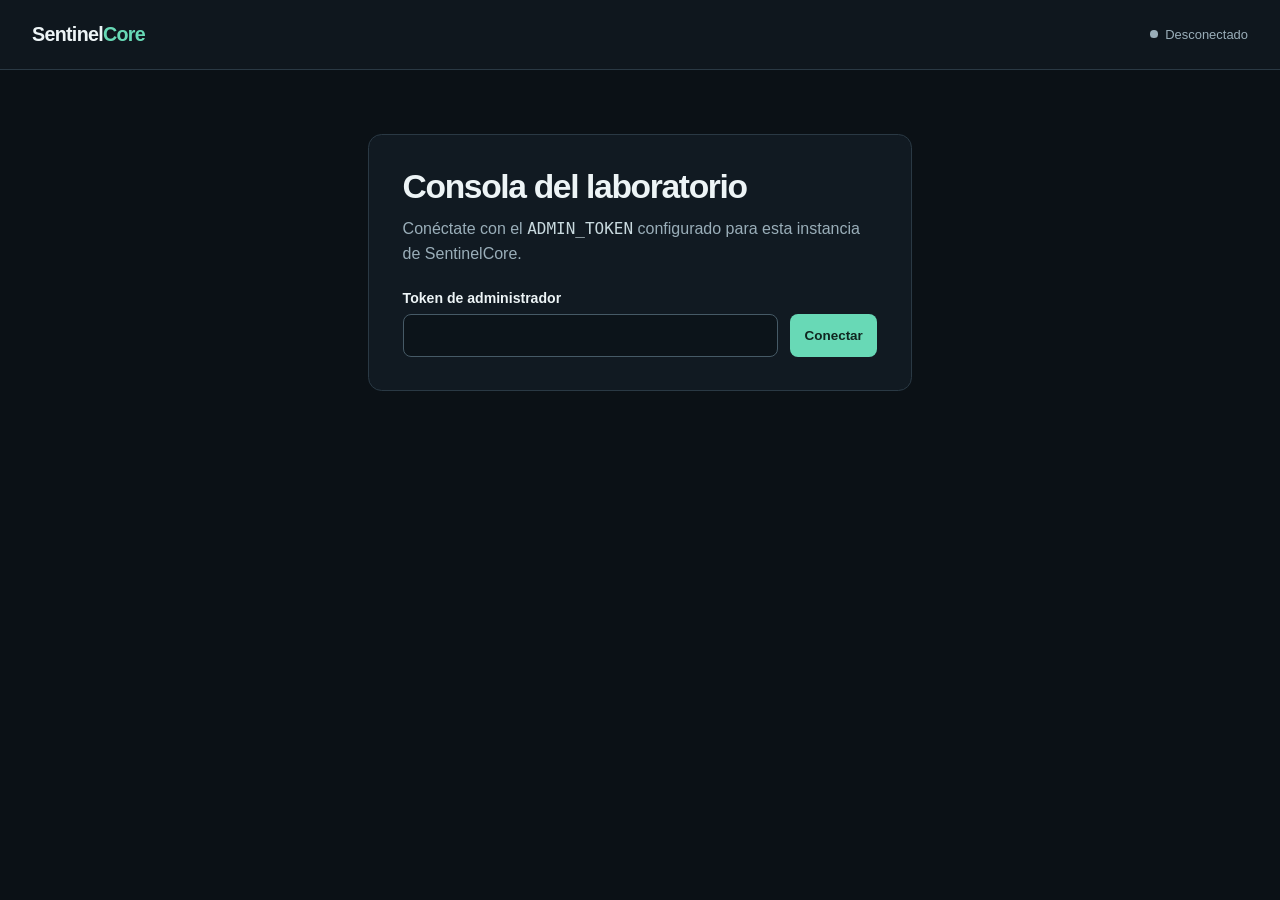
==== frontend/index.html @ 049d7612 "Inicia el prototipo SentinelCore" ====
<!doctype html>
<html lang="es">
  <head>
    <meta charset="utf-8">
    <meta name="viewport" content="width=device-width, initial-scale=1">
    <meta name="color-scheme" content="dark">
    <title>SentinelCore | Consola del laboratorio</title>
    <link rel="stylesheet" href="./dashboard.css">
    <script src="./dashboard.js" defer></script>
  </head>
  <body>
    <header class="topbar">
      <div class="shell topbar-inner">
        <a class="brand" href="./">Sentinel<span>Core</span></a>
        <div class="connection">
          <span id="connection-state" class="connection-state" data-state="offline">Desconectado</span>
          <button id="disconnect" class="button button-secondary" type="button" hidden>Desconectar</button>
        </div>
      </div>
    </header>

    <main class="shell main">
      <section id="access" class="panel access" aria-labelledby="access-title">
        <h1 id="access-title">Consola del laboratorio</h1>
        <p>Conéctate con el <code>ADMIN_TOKEN</code> configurado para esta instancia de SentinelCore.</p>
        <form id="connect-form" method="post">
          <label for="token">Token de administrador</label>
          <div class="form-actions">
            <input id="token" name="token" type="password" required autocomplete="off" spellcheck="false" aria-describedby="connect-error">
            <button id="connect" class="button button-primary" type="submit">Conectar</button>
          </div>
          <p id="connect-error" class="error" role="alert" hidden></p>
        </form>
      </section>

      <section id="workspace" aria-labelledby="workspace-title" hidden>
        <div class="workspace-heading">
          <div>
            <h1 id="workspace-title" tabindex="-1">Consola del laboratorio</h1>
            <p class="last-update">Última actualización <time id="updated">—</time></p>
          </div>
          <button id="refresh" class="button button-secondary" type="button">Actualizar</button>
        </div>
        <p id="refresh-error" class="error banner" role="alert" hidden></p>

        <dl class="metrics" aria-label="Métricas del laboratorio">
          <div class="panel metric"><dt>Eventos</dt><dd id="metric-events">—</dd></div>
          <div class="panel metric"><dt>Incidentes</dt><dd id="metric-incidents">—</dd></div>
          <div class="panel metric"><dt>Alertas</dt><dd id="metric-alerts">—</dd></div>
          <div class="panel metric"><dt>Bloqueos verificados</dt><dd id="metric-verified-blocks">—</dd></div>
        </dl>

        <div class="workspace-grid">
          <section class="panel incidents" aria-labelledby="incidents-title">
            <div class="panel-heading">
              <h2 id="incidents-title">Incidentes</h2>
              <span id="incident-count" class="hint"></span>
            </div>
            <p id="incident-empty" class="empty">Todavía no se han registrado incidentes.</p>
            <div id="incident-table" class="table-scroll" hidden>
              <table aria-label="Incidentes registrados">
                <thead><tr><th scope="col">Incidente</th><th scope="col">Origen</th><th scope="col">Riesgo</th><th scope="col">Fallos</th></tr></thead>
                <tbody id="incident-rows"></tbody>
              </table>
            </div>
          </section>

          <section class="panel evidence" aria-labelledby="evidence-title">
            <div class="panel-heading"><h2 id="evidence-title" tabindex="-1">Evidencia del incidente</h2></div>
            <p id="evidence-state" class="empty" role="status">Selecciona un incidente para consultar sus eventos.</p>
            <div id="evidence-content" class="evidence-content" hidden></div>
          </section>
        </div>
      </section>
    </main>
  </body>
</html>
---- frontend/dashboard.css ----
:root {
  color-scheme: dark;
  font-family: Inter, "Segoe UI", sans-serif;
  background: #0b1116;
  color: #edf4f6;
  --surface: #111a22;
  --border: #2a3944;
  --muted: #9aaeb9;
  --accent: #68d9b6;
  --danger: #ffb3b1;
}

* { box-sizing: border-box; }
[hidden] { display: none !important; }
body { margin: 0; }
button, input { font: inherit; }
h1, h2, p, dl { margin: 0; }
h1 { font-size: clamp(1.55rem, 3vw, 2.1rem); letter-spacing: -.04em; }
h2 { font-size: 1.05rem; letter-spacing: -.015em; }
code, time, .mono { font-family: "IBM Plex Mono", Consolas, monospace; }

:focus-visible {
  outline: 2px solid var(--accent);
  outline-offset: 4px;
}

.shell { width: min(76rem, 100% - 2rem); margin: auto; }
.topbar { background: #0f171e; border-bottom: 1px solid var(--border); }
.topbar-inner { min-height: 4.3rem; display: flex; justify-content: space-between; align-items: center; gap: .75rem; }
.brand { font-size: 1.23rem; color: inherit; font-weight: 720; text-decoration: none; letter-spacing: -.035em; }
.brand span { color: var(--accent); }
.connection, .form-actions { display: flex; align-items: center; gap: .75rem; }
.connection-state { color: var(--muted); font-size: .81rem; white-space: nowrap; }
.connection-state::before { content: ""; display: inline-block; width: .48rem; height: .48rem; background: currentColor; border-radius: 50%; margin-right: .45rem; vertical-align: .06em; }
.connection-state[data-state="online"] { color: var(--accent); }
.connection-state[data-state="error"] { color: var(--danger); }

.main { padding: clamp(1.5rem, 5vw, 3rem) 0 3rem; }
.panel { background: var(--surface); border: 1px solid var(--border); border-radius: .85rem; }
.access { width: min(100%, 34rem); margin: 1rem auto; padding: clamp(1rem, 4vw, 2.1rem); }
.access > p { margin: .65rem 0 1.45rem; color: var(--muted); line-height: 1.55; }
.access code { color: #c9dadf; }
label { display: block; font-size: .88rem; font-weight: 640; margin-bottom: .55rem; }
input { background: #0c141a; color: inherit; border: 1px solid #465a66; border-radius: .5rem; min-height: 2.65rem; min-width: 0; padding: .5rem .75rem; flex: 1; }
.button { min-height: 2.4rem; border-radius: .5rem; font-weight: 650; font-size: .84rem; padding: .45rem .85rem; cursor: pointer; }
.button:disabled { opacity: .6; cursor: wait; }
.button-primary { min-height: 2.65rem; background: var(--accent); color: #102620; border: 1px solid transparent; }
.button-primary:hover { background: #8be7c9; }
.button-secondary { border: 1px solid #465a66; background: #15242d; color: inherit; }
.button-secondary:hover { background: #203540; }
.error { color: var(--danger); margin-top: .75rem; line-height: 1.45; }
.banner { padding: .7rem 1rem; background: #2a1a1e; border: 1px solid #613d45; border-radius: .5rem; margin-bottom: 1rem; }

.workspace-heading, .panel-heading { display: flex; align-items: center; justify-content: space-between; gap: .75rem; }
.workspace-heading { margin-bottom: 1.35rem; }
.last-update, .hint { font-size: .82rem; color: var(--muted); }
.last-update { margin-top: .45rem; }
.metrics { display: grid; grid-template-columns: repeat(4, minmax(0, 1fr)); gap: .85rem; margin-bottom: 1rem; }
.metric { padding: 1rem 1.15rem; }
.metric dt { color: var(--muted); font-size: .84rem; }
.metric dd { margin: .45rem 0 0; font-size: clamp(1.5rem, 4vw, 2rem); font-weight: 680; font-variant-numeric: tabular-nums; }

.workspace-grid { display: grid; grid-template-columns: 1.05fr 1fr; gap: 1rem; align-items: start; }
.workspace-grid > section { min-width: 0; }
.panel-heading { min-height: 3.55rem; padding: .75rem 1rem; border-bottom: 1px solid var(--border); }
.empty { padding: 1rem; color: var(--muted); line-height: 1.45; font-size: .9rem; }
.table-scroll { overflow: auto; max-height: 31rem; padding: 0 .3rem; }
table { width: 100%; border-collapse: collapse; color: inherit; font-size: .87rem; }
th, td { text-align: left; white-space: nowrap; padding: .75rem .65rem; border-bottom: 1px solid var(--border); }
th { position: sticky; top: 0; background: var(--surface); font-size: .73rem; color: var(--muted); font-weight: 650; }
tbody tr:last-child td { border-bottom: 0; }
tbody tr.selected { background: #173129; }
.incident-link { background: transparent; border: 0; color: var(--accent); padding: 0; cursor: pointer; text-align: left; text-decoration: underline; text-underline-offset: .18em; }
.badge { display: inline-block; padding: .16rem .42rem; border-radius: .35rem; background: #253b46; color: #d6e5eb; font-size: .76rem; font-weight: 650; }
.badge[data-risk="medium"] { color: #ffe098; background: #453a21; }
.badge[data-risk="high"] { color: var(--danger); background: #462727; }
.badge[data-risk="low"] { color: #b0f1d5; background: #23443b; }

.evidence-content { padding: 1rem; overflow-wrap: anywhere; }
.evidence-name { display: flex; align-items: center; gap: .65rem; margin-bottom: .7rem; font-size: 1rem; }
.evidence-facts { display: grid; grid-template-columns: max-content minmax(0, 1fr); gap: .45rem .8rem; font-size: .85rem; }
.evidence-facts dt { color: var(--muted); }
.evidence-facts dd { margin: 0; }
.evidence-events-title { margin: 1.2rem 0 .45rem; font-size: .9rem; }
.event-list { list-style: none; margin: 0; padding: 0; }
.event-list li { padding: .55rem 0; border-top: 1px solid var(--border); font-size: .82rem; }
.event-user { display: block; margin-top: .2rem; }
.event-list time { display: block; color: var(--muted); margin-top: .2rem; font-size: .73rem; }

@media (max-width: 53rem) {
  .workspace-grid { grid-template-columns: 1fr; }
}

@media (max-width: 36rem) {
  .metrics { grid-template-columns: repeat(2, minmax(0, 1fr)); }
  .connection { gap: .45rem; }
  .connection-state { font-size: .72rem; }
  .workspace-heading { align-items: flex-start; }
  .evidence-facts { grid-template-columns: minmax(5rem, max-content) minmax(0, 1fr); }
}
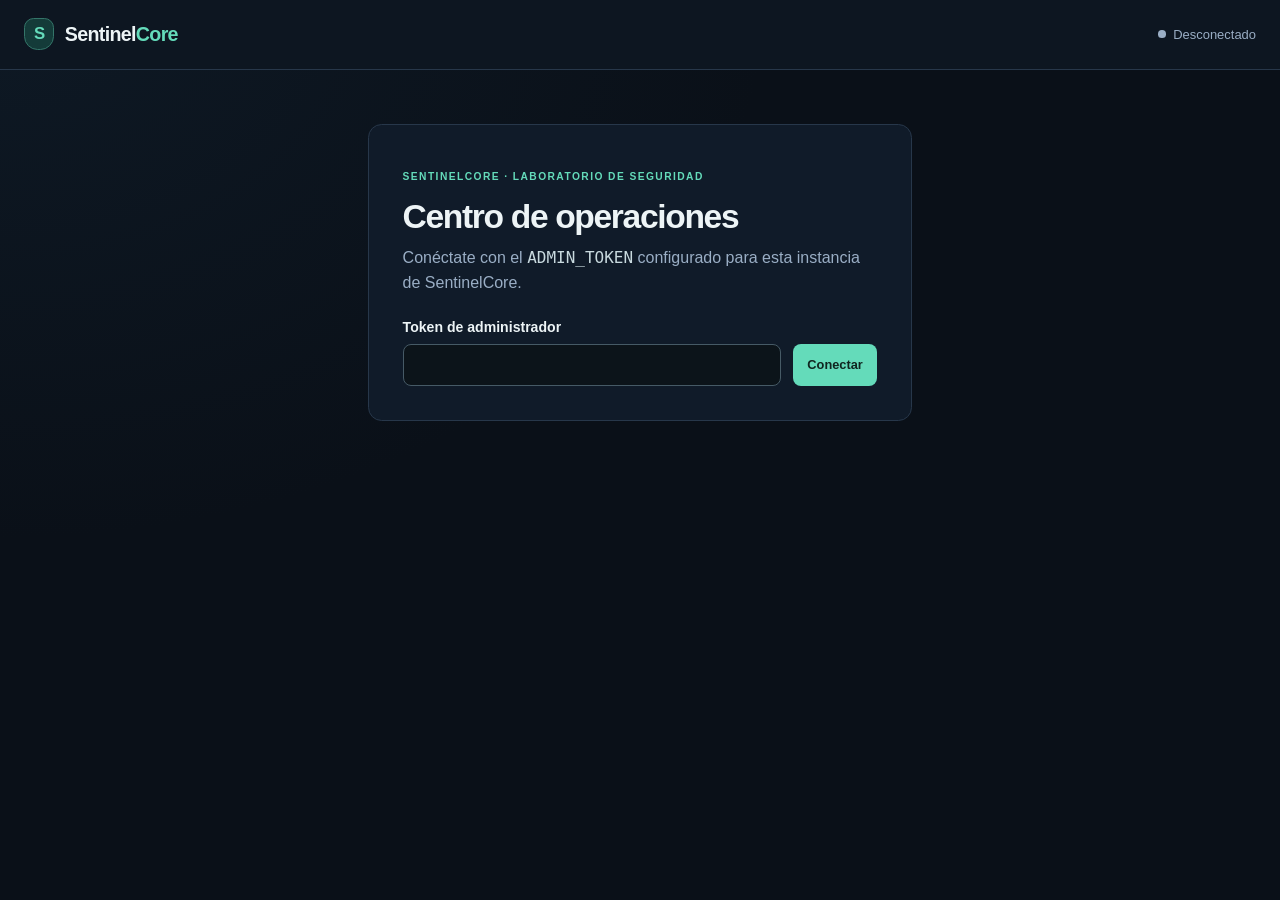
==== commit b5dbbde3: "Completa demo LAN con contencion verificada y password spraying" ====
--- a/frontend/index.html
+++ b/frontend/index.html
@@ -4,14 +4,14 @@
     <meta charset="utf-8">
     <meta name="viewport" content="width=device-width, initial-scale=1">
     <meta name="color-scheme" content="dark">
-    <title>SentinelCore | Consola del laboratorio</title>
+    <title>SentinelCore | Centro de operaciones</title>
     <link rel="stylesheet" href="./dashboard.css">
     <script src="./dashboard.js" defer></script>
   </head>
   <body>
     <header class="topbar">
       <div class="shell topbar-inner">
-        <a class="brand" href="./">Sentinel<span>Core</span></a>
+        <a class="brand" href="./"><span class="brand-mark" aria-hidden="true">S</span>Sentinel<span>Core</span></a>
         <div class="connection">
           <span id="connection-state" class="connection-state" data-state="offline">Desconectado</span>
           <button id="disconnect" class="button button-secondary" type="button" hidden>Desconectar</button>
@@ -21,7 +21,8 @@
 
     <main class="shell main">
       <section id="access" class="panel access" aria-labelledby="access-title">
-        <h1 id="access-title">Consola del laboratorio</h1>
+        <p class="eyebrow">SENTINELCORE · LABORATORIO DE SEGURIDAD</p>
+        <h1 id="access-title">Centro de operaciones</h1>
         <p>Conéctate con el <code>ADMIN_TOKEN</code> configurado para esta instancia de SentinelCore.</p>
         <form id="connect-form" method="post">
           <label for="token">Token de administrador</label>
@@ -36,10 +37,14 @@
       <section id="workspace" aria-labelledby="workspace-title" hidden>
         <div class="workspace-heading">
           <div>
-            <h1 id="workspace-title" tabindex="-1">Consola del laboratorio</h1>
-            <p class="last-update">Última actualización <time id="updated">—</time></p>
+            <p class="eyebrow">LABORATORIO DE SEGURIDAD</p>
+            <h1 id="workspace-title" tabindex="-1">Centro de operaciones</h1>
+            <p class="last-update">Última actualización <time id="updated">—</time> · Actualización automática cada 8 s</p>
           </div>
-          <button id="refresh" class="button button-secondary" type="button">Actualizar</button>
+          <div class="workspace-actions">
+            <a id="lab-link" class="button button-secondary" href="#" target="_blank" rel="noopener noreferrer">Abrir laboratorio ↗</a>
+            <button id="refresh" class="button button-secondary" type="button">Actualizar</button>
+          </div>
         </div>
         <p id="refresh-error" class="error banner" role="alert" hidden></p>
 
@@ -48,7 +53,16 @@
           <div class="panel metric"><dt>Incidentes</dt><dd id="metric-incidents">—</dd></div>
           <div class="panel metric"><dt>Alertas</dt><dd id="metric-alerts">—</dd></div>
           <div class="panel metric"><dt>Bloqueos verificados</dt><dd id="metric-verified-blocks">—</dd></div>
+          <div class="panel metric"><dt>Bloqueos activos</dt><dd id="metric-active-blocks">—</dd></div>
+          <div class="panel metric"><dt>Accesos restaurados</dt><dd id="metric-restored-access">—</dd></div>
         </dl>
+
+        <section class="system-strip" aria-label="Configuración activa">
+          <div><span class="system-label">Análisis</span><strong id="system-analysis">Consultando…</strong></div>
+          <div><span class="system-label">Contención automática</span><strong id="system-containment">—</strong></div>
+          <div><span class="system-label">Regla de riesgo alto</span><strong id="system-rule">—</strong></div>
+          <div><span class="system-label">Duración del bloqueo</span><strong id="system-duration">—</strong></div>
+        </section>
 
         <div class="workspace-grid">
           <section class="panel incidents" aria-labelledby="incidents-title">
@@ -59,7 +73,7 @@
             <p id="incident-empty" class="empty">Todavía no se han registrado incidentes.</p>
             <div id="incident-table" class="table-scroll" hidden>
               <table aria-label="Incidentes registrados">
-                <thead><tr><th scope="col">Incidente</th><th scope="col">Origen</th><th scope="col">Riesgo</th><th scope="col">Fallos</th></tr></thead>
+                <thead><tr><th scope="col">Incidente / origen</th><th scope="col">Riesgo</th><th scope="col">Estado</th><th scope="col">Último evento</th></tr></thead>
                 <tbody id="incident-rows"></tbody>
               </table>
             </div>
@@ -71,6 +85,32 @@
             <div id="evidence-content" class="evidence-content" hidden></div>
           </section>
         </div>
+
+        <section class="panel blocks" aria-labelledby="blocks-title">
+          <div class="panel-heading"><h2 id="blocks-title">Contención y recuperación</h2><span id="blocks-count" class="hint"></span></div>
+          <p class="panel-intro">Un bloqueo queda verificado cuando el servicio confirma el rechazo. La restauración se confirma al comprobar de nuevo el acceso.</p>
+          <p id="block-feedback" class="feedback" role="status" hidden></p>
+          <div id="release-confirmation" class="release-confirmation" hidden>
+            <p id="release-prompt"></p>
+            <div class="workspace-actions">
+              <button id="confirm-release" class="button button-primary" type="button">Confirmar restauración</button>
+              <button id="cancel-release" class="button button-secondary" type="button">Cancelar</button>
+            </div>
+          </div>
+          <p id="blocks-empty" class="empty">Todavía no se han aplicado bloqueos.</p>
+          <div id="blocks-table" class="table-scroll" hidden>
+            <table aria-label="Historial de bloqueos y restauraciones">
+              <thead><tr><th scope="col">Origen / servicio</th><th scope="col">Estado</th><th scope="col">Vencimiento</th><th scope="col">Comprobación</th><th scope="col">Acción</th></tr></thead>
+              <tbody id="block-rows"></tbody>
+            </table>
+          </div>
+        </section>
+
+        <section class="panel audit" aria-labelledby="audit-title">
+          <div class="panel-heading"><h2 id="audit-title">Actividad y auditoría</h2><span id="audit-count" class="hint"></span></div>
+          <p id="audit-empty" class="empty">Las decisiones y acciones aparecerán aquí.</p>
+          <ol id="audit-list" class="audit-list"></ol>
+        </section>
       </section>
     </main>
   </body>
--- a/frontend/dashboard.css
+++ b/frontend/dashboard.css
@@ -1,18 +1,18 @@
 :root {
   color-scheme: dark;
   font-family: Inter, "Segoe UI", sans-serif;
-  background: #0b1116;
+  background: #0a1018;
   color: #edf4f6;
-  --surface: #111a22;
-  --border: #2a3944;
-  --muted: #9aaeb9;
-  --accent: #68d9b6;
+  --surface: #101b29;
+  --border: #27374a;
+  --muted: #9aaec5;
+  --accent: #64dbba;
   --danger: #ffb3b1;
 }
 
 * { box-sizing: border-box; }
 [hidden] { display: none !important; }
-body { margin: 0; }
+body { margin: 0; background: radial-gradient(ellipse at 0 0, #162b3e55, transparent 48rem); min-height: 100vh; }
 button, input { font: inherit; }
 h1, h2, p, dl { margin: 0; }
 h1 { font-size: clamp(1.55rem, 3vw, 2.1rem); letter-spacing: -.04em; }
@@ -24,25 +24,28 @@
   outline-offset: 4px;
 }
 
-.shell { width: min(76rem, 100% - 2rem); margin: auto; }
-.topbar { background: #0f171e; border-bottom: 1px solid var(--border); }
+.shell { width: min(94rem, 100% - 3rem); margin: auto; }
+.topbar { background: #0d1621; border-bottom: 1px solid var(--border); }
 .topbar-inner { min-height: 4.3rem; display: flex; justify-content: space-between; align-items: center; gap: .75rem; }
-.brand { font-size: 1.23rem; color: inherit; font-weight: 720; text-decoration: none; letter-spacing: -.035em; }
+.brand { display: flex; align-items: center; font-size: 1.23rem; color: inherit; font-weight: 720; text-decoration: none; letter-spacing: -.035em; }
 .brand span { color: var(--accent); }
+.brand-mark { display: grid; place-items: center; width: 1.9rem; height: 2rem; margin-right: .65rem; background: #143b39; border: 1px solid #347569; border-radius: .6rem .6rem .85rem .85rem; font-size: 1.05rem; }
 .connection, .form-actions { display: flex; align-items: center; gap: .75rem; }
 .connection-state { color: var(--muted); font-size: .81rem; white-space: nowrap; }
 .connection-state::before { content: ""; display: inline-block; width: .48rem; height: .48rem; background: currentColor; border-radius: 50%; margin-right: .45rem; vertical-align: .06em; }
 .connection-state[data-state="online"] { color: var(--accent); }
 .connection-state[data-state="error"] { color: var(--danger); }
 
-.main { padding: clamp(1.5rem, 5vw, 3rem) 0 3rem; }
+.main { padding: clamp(1.5rem, 3vw, 2.5rem) 0 3rem; }
 .panel { background: var(--surface); border: 1px solid var(--border); border-radius: .85rem; }
 .access { width: min(100%, 34rem); margin: 1rem auto; padding: clamp(1rem, 4vw, 2.1rem); }
+.eyebrow { margin-bottom: .65rem; font-size: .67rem; letter-spacing: .14em; font-weight: 650; color: var(--accent); }
+.access > .eyebrow { color: var(--accent); margin-bottom: .8rem; font-size: .64rem; }
 .access > p { margin: .65rem 0 1.45rem; color: var(--muted); line-height: 1.55; }
 .access code { color: #c9dadf; }
 label { display: block; font-size: .88rem; font-weight: 640; margin-bottom: .55rem; }
 input { background: #0c141a; color: inherit; border: 1px solid #465a66; border-radius: .5rem; min-height: 2.65rem; min-width: 0; padding: .5rem .75rem; flex: 1; }
-.button { min-height: 2.4rem; border-radius: .5rem; font-weight: 650; font-size: .84rem; padding: .45rem .85rem; cursor: pointer; }
+.button { display: inline-flex; align-items: center; justify-content: center; min-height: 2.5rem; border-radius: .5rem; font-weight: 650; font-size: .8rem; padding: .45rem .85rem; cursor: pointer; text-decoration: none; }
 .button:disabled { opacity: .6; cursor: wait; }
 .button-primary { min-height: 2.65rem; background: var(--accent); color: #102620; border: 1px solid transparent; }
 .button-primary:hover { background: #8be7c9; }
@@ -55,19 +58,27 @@
 .workspace-heading { margin-bottom: 1.35rem; }
 .last-update, .hint { font-size: .82rem; color: var(--muted); }
 .last-update { margin-top: .45rem; }
-.metrics { display: grid; grid-template-columns: repeat(4, minmax(0, 1fr)); gap: .85rem; margin-bottom: 1rem; }
-.metric { padding: 1rem 1.15rem; }
+.workspace-actions { display: flex; flex-wrap: wrap; align-items: center; gap: .6rem; }
+.metrics { display: grid; grid-template-columns: repeat(6, minmax(0, 1fr)); gap: .75rem; margin-bottom: 1rem; }
+.metric { padding: 1.1rem; border-top: 2px solid #345675; }
+.metric:nth-child(4), .metric:nth-child(6) { border-top-color: #53a891; }
 .metric dt { color: var(--muted); font-size: .84rem; }
 .metric dd { margin: .45rem 0 0; font-size: clamp(1.5rem, 4vw, 2rem); font-weight: 680; font-variant-numeric: tabular-nums; }
 
-.workspace-grid { display: grid; grid-template-columns: 1.05fr 1fr; gap: 1rem; align-items: start; }
+.system-strip { display: grid; grid-template-columns: 1.2fr 1fr 1.15fr 1fr; gap: 1rem; padding: 1rem 1.2rem; background: #0f1923; border: 1px solid var(--border); border-radius: .7rem; margin-bottom: 1.5rem; }
+.system-label { display: block; color: var(--muted); font-size: .73rem; margin-bottom: .35rem; }
+.system-strip strong { display: block; font-size: .8rem; font-weight: 540; overflow-wrap: anywhere; }
+.workspace-grid { display: grid; grid-template-columns: 1.25fr 1fr; gap: 1rem; align-items: start; }
 .workspace-grid > section { min-width: 0; }
 .panel-heading { min-height: 3.55rem; padding: .75rem 1rem; border-bottom: 1px solid var(--border); }
 .empty { padding: 1rem; color: var(--muted); line-height: 1.45; font-size: .9rem; }
-.table-scroll { overflow: auto; max-height: 31rem; padding: 0 .3rem; }
+.table-scroll { overflow: auto; max-height: 29rem; padding: 0 .3rem; }
 table { width: 100%; border-collapse: collapse; color: inherit; font-size: .87rem; }
 th, td { text-align: left; white-space: nowrap; padding: .75rem .65rem; border-bottom: 1px solid var(--border); }
 th { position: sticky; top: 0; background: var(--surface); font-size: .73rem; color: var(--muted); font-weight: 650; }
+td { font-size: .8rem; }
+.cell-subtitle { display: block; color: var(--muted); font-size: .71rem; margin-top: .3rem; }
+.cell-date { font-size: .71rem; color: var(--muted); }
 tbody tr:last-child td { border-bottom: 0; }
 tbody tr.selected { background: #173129; }
 .incident-link { background: transparent; border: 0; color: var(--accent); padding: 0; cursor: pointer; text-align: left; text-decoration: underline; text-underline-offset: .18em; }
@@ -75,6 +86,9 @@
 .badge[data-risk="medium"] { color: #ffe098; background: #453a21; }
 .badge[data-risk="high"] { color: var(--danger); background: #462727; }
 .badge[data-risk="low"] { color: #b0f1d5; background: #23443b; }
+.status { display: inline-block; font-size: .73rem; color: #c4d4e9; padding: .2rem .45rem; background: #20354b; border-radius: .35rem; }
+.status[data-state="contained"], .status[data-state="restored"], .status[data-state="verified"] { color: #a6efd4; background: #19453d; }
+.status[data-state="pending_verification"], .status[data-state="restoration_pending"] { color: #f4d193; background: #443920; }
 
 .evidence-content { padding: 1rem; overflow-wrap: anywhere; }
 .evidence-name { display: flex; align-items: center; gap: .65rem; margin-bottom: .7rem; font-size: 1rem; }
@@ -86,15 +100,43 @@
 .event-list li { padding: .55rem 0; border-top: 1px solid var(--border); font-size: .82rem; }
 .event-user { display: block; margin-top: .2rem; }
 .event-list time { display: block; color: var(--muted); margin-top: .2rem; font-size: .73rem; }
+.evidence-content { max-height: 36rem; overflow: auto; }
+.evidence-note { color: #c7d8e9; font-size: .82rem; line-height: 1.6; background: #0d1722; border-left: 2px solid #4f95b4; padding: .7rem .8rem; margin-top: 1rem; white-space: pre-wrap; }
+.blocks, .audit { margin-top: 1.2rem; }
+.panel-intro { padding: .8rem 1rem 0; color: var(--muted); font-size: .79rem; line-height: 1.55; }
+.feedback { margin: .8rem 1rem; padding: .7rem .9rem; font-size: .84rem; color: #b8efd9; background: #17352f; border-radius: .4rem; line-height: 1.5; }
+.feedback[data-state="error"] { color: var(--danger); background: #3c242c; }
+.release-confirmation { display: flex; align-items: center; justify-content: space-between; gap: 1rem; border: 1px solid #576841; border-radius: .5rem; background: #252d22; margin: .9rem 1rem; padding: 1rem; }
+.release-confirmation p { font-size: .87rem; line-height: 1.5; }
+.block-action { min-height: 2.3rem; font-size: .75rem; white-space: nowrap; }
+.audit-list { padding: .3rem 1.2rem .8rem; margin: 0; list-style: none; max-height: 26rem; overflow: auto; }
+.audit-list li { display: grid; grid-template-columns: 11rem minmax(0, 1fr); gap: 1rem; padding: .9rem 0; border-bottom: 1px solid var(--border); }
+.audit-list li:last-child { border: 0; }
+.audit-list time { color: var(--muted); font-size: .71rem; line-height: 1.6; }
+.audit-action { font-size: .83rem; font-weight: 650; }
+.audit-detail { margin-top: .3rem; color: var(--muted); font-size: .79rem; line-height: 1.5; overflow-wrap: anywhere; }
+.audit-context { margin-top: .3rem; color: #79b5bf; font-size: .7rem; }
+
+@media (max-width: 76rem) {
+  .metrics { grid-template-columns: repeat(3, minmax(0, 1fr)); }
+  .workspace-grid { grid-template-columns: 1fr; }
+  .evidence-content { max-height: 32rem; }
+}
 
 @media (max-width: 53rem) {
   .workspace-grid { grid-template-columns: 1fr; }
+  .system-strip { grid-template-columns: repeat(2, minmax(0, 1fr)); }
+  .workspace-heading { align-items: flex-start; flex-wrap: wrap; }
+  .release-confirmation { align-items: flex-start; flex-direction: column; }
 }
 
 @media (max-width: 36rem) {
   .metrics { grid-template-columns: repeat(2, minmax(0, 1fr)); }
+  .shell { width: calc(100% - 1.5rem); }
   .connection { gap: .45rem; }
   .connection-state { font-size: .72rem; }
   .workspace-heading { align-items: flex-start; }
   .evidence-facts { grid-template-columns: minmax(5rem, max-content) minmax(0, 1fr); }
+  .audit-list li { grid-template-columns: 1fr; gap: .25rem; }
+  .last-update { line-height: 1.7; }
 }
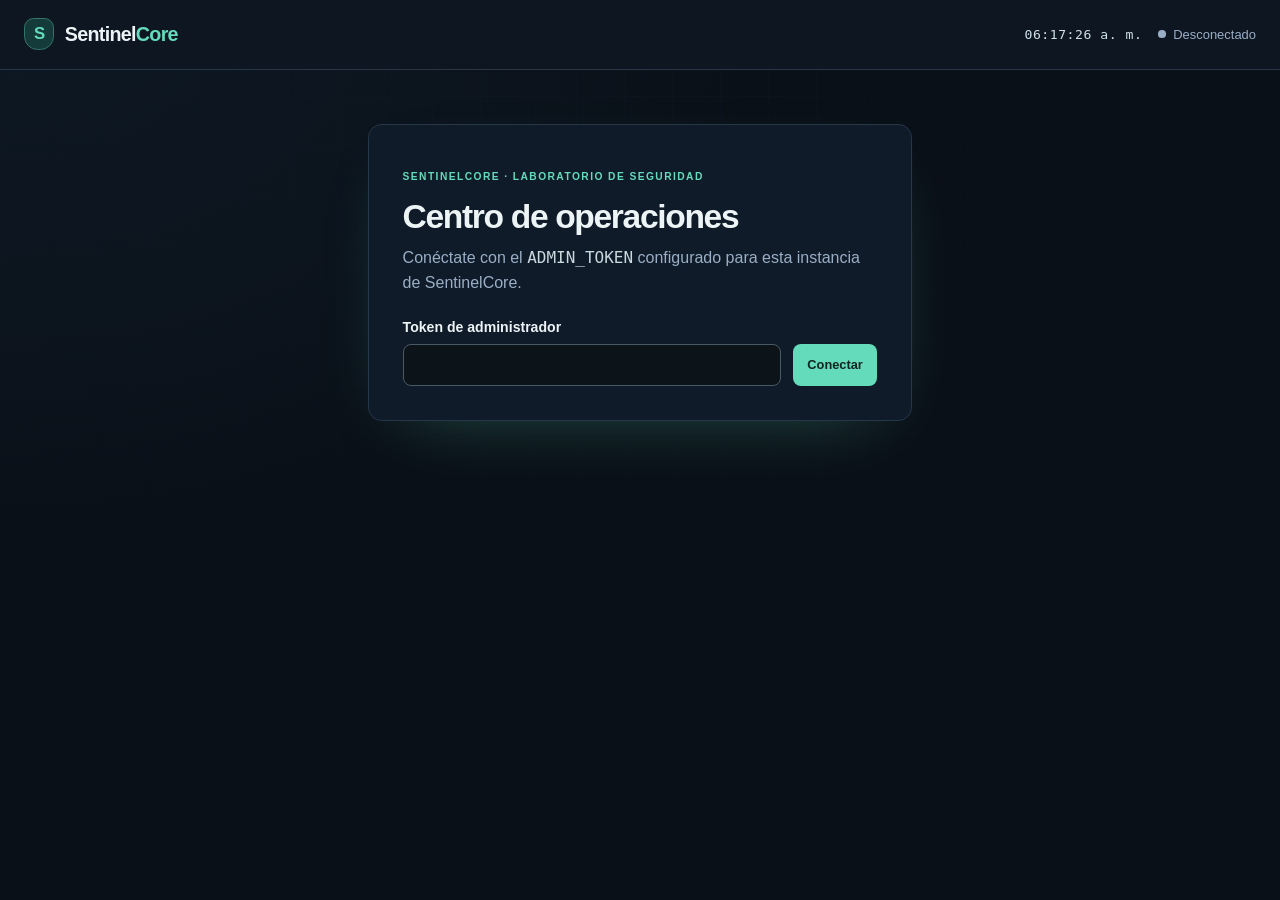
==== commit 3f32ed4f: "Anima el panel y el laboratorio para la presentacion" ====
--- a/frontend/index.html
+++ b/frontend/index.html
@@ -12,9 +12,12 @@
     <header class="topbar">
       <div class="shell topbar-inner">
         <a class="brand" href="./"><span class="brand-mark" aria-hidden="true">S</span>Sentinel<span>Core</span></a>
-        <div class="connection">
-          <span id="connection-state" class="connection-state" data-state="offline">Desconectado</span>
-          <button id="disconnect" class="button button-secondary" type="button" hidden>Desconectar</button>
+        <div class="topbar-meta">
+          <time id="clock" class="clock" aria-label="Hora actual">—</time>
+          <div class="connection">
+            <span id="connection-state" class="connection-state" data-state="offline">Desconectado</span>
+            <button id="disconnect" class="button button-secondary" type="button" hidden>Desconectar</button>
+          </div>
         </div>
       </div>
     </header>
@@ -39,7 +42,7 @@
           <div>
             <p class="eyebrow">LABORATORIO DE SEGURIDAD</p>
             <h1 id="workspace-title" tabindex="-1">Centro de operaciones</h1>
-            <p class="last-update">Última actualización <time id="updated">—</time> · Actualización automática cada 8 s</p>
+            <p class="last-update">Última actualización <time id="updated">—</time> · Actualización automática cada 8 s · <span class="live-tag">EN VIVO</span></p>
           </div>
           <div class="workspace-actions">
             <a id="lab-link" class="button button-secondary" href="#" target="_blank" rel="noopener noreferrer">Abrir laboratorio ↗</a>
@@ -47,6 +50,32 @@
           </div>
         </div>
         <p id="refresh-error" class="error banner" role="alert" hidden></p>
+
+        <section class="overview" aria-label="Panorama de amenaza">
+          <div id="threat" class="panel threat" data-level="calm" aria-live="polite">
+            <div class="threat-pulse" aria-hidden="true"><span></span></div>
+            <div class="threat-copy">
+              <p class="threat-label">Estado de amenaza · en vivo</p>
+              <p id="threat-state" class="threat-state">Sistema en calma</p>
+              <p id="threat-detail" class="threat-detail">Sin incidentes registrados. El laboratorio está preparado.</p>
+            </div>
+            <dl class="threat-stats">
+              <div><dt>Riesgo alto</dt><dd id="threat-high">0</dd></div>
+              <div><dt>Bloqueos activos</dt><dd id="threat-blocks">0</dd></div>
+              <div><dt>Última actividad</dt><dd id="threat-last" class="threat-last">—</dd></div>
+            </dl>
+          </div>
+          <div class="panel risk-card" aria-label="Distribución de riesgo">
+            <div id="risk-donut" class="donut" role="img" aria-label="Distribución de incidentes por riesgo">
+              <div class="donut-center"><strong id="risk-total">0</strong><span>incidentes</span></div>
+            </div>
+            <ul class="risk-legend">
+              <li><span class="dot" data-risk="high"></span>Alto <b id="risk-high">0</b></li>
+              <li><span class="dot" data-risk="medium"></span>Medio <b id="risk-medium">0</b></li>
+              <li><span class="dot" data-risk="low"></span>Bajo <b id="risk-low">0</b></li>
+            </ul>
+          </div>
+        </section>
 
         <dl class="metrics" aria-label="Métricas del laboratorio">
           <div class="panel metric"><dt>Eventos</dt><dd id="metric-events">—</dd></div>
@@ -80,7 +109,11 @@
           </section>
 
           <section class="panel evidence" aria-labelledby="evidence-title">
-            <div class="panel-heading"><h2 id="evidence-title" tabindex="-1">Evidencia del incidente</h2></div>
+            <div class="panel-heading evidence-heading">
+              <h2 id="evidence-title" tabindex="-1">Evidencia del incidente</h2>
+              <button id="download-evidence" class="button button-secondary" type="button" hidden>Descargar evidencia</button>
+            </div>
+            <p id="export-feedback" class="feedback" role="status" hidden></p>
             <p id="evidence-state" class="empty" role="status">Selecciona un incidente para consultar sus eventos.</p>
             <div id="evidence-content" class="evidence-content" hidden></div>
           </section>
--- a/frontend/dashboard.css
+++ b/frontend/dashboard.css
@@ -8,11 +8,27 @@
   --muted: #9aaec5;
   --accent: #64dbba;
   --danger: #ffb3b1;
+  --high: #ff7b7b;
+  --medium: #f2c75c;
+  --low: #64dbba;
 }
 
 * { box-sizing: border-box; }
 [hidden] { display: none !important; }
-body { margin: 0; background: radial-gradient(ellipse at 0 0, #162b3e55, transparent 48rem); min-height: 100vh; }
+body { margin: 0; background: radial-gradient(ellipse at 0 0, #162b3e55, transparent 48rem); min-height: 100vh; position: relative; }
+body::before {
+  content: "";
+  position: fixed;
+  inset: 0;
+  z-index: 0;
+  pointer-events: none;
+  background-image: linear-gradient(#1a2a3c22 1px, transparent 1px), linear-gradient(90deg, #1a2a3c22 1px, transparent 1px);
+  background-size: 3rem 3rem;
+  -webkit-mask-image: radial-gradient(ellipse at 50% 0%, #000 0%, transparent 72%);
+  mask-image: radial-gradient(ellipse at 50% 0%, #000 0%, transparent 72%);
+  animation: gridDrift 26s linear infinite;
+}
+.topbar, .main { position: relative; z-index: 1; }
 button, input { font: inherit; }
 h1, h2, p, dl { margin: 0; }
 h1 { font-size: clamp(1.55rem, 3vw, 2.1rem); letter-spacing: -.04em; }
@@ -35,10 +51,17 @@
 .connection-state::before { content: ""; display: inline-block; width: .48rem; height: .48rem; background: currentColor; border-radius: 50%; margin-right: .45rem; vertical-align: .06em; }
 .connection-state[data-state="online"] { color: var(--accent); }
 .connection-state[data-state="error"] { color: var(--danger); }
+.connection-state[data-state="online"]::before { animation: pulseDot 1.8s ease-out infinite; }
+.topbar-meta { display: flex; align-items: center; gap: 1rem; }
+.clock { color: #cfe0ea; font-size: .82rem; letter-spacing: .04em; font-variant-numeric: tabular-nums; }
+.live-tag { display: inline-flex; align-items: center; gap: .35rem; color: var(--accent); font-size: .64rem; font-weight: 750; letter-spacing: .14em; }
+.live-tag::before { content: ""; width: .42rem; height: .42rem; border-radius: 50%; background: currentColor; box-shadow: 0 0 0 0 #64dbba88; animation: pulseDot 1.6s ease-out infinite; }
 
 .main { padding: clamp(1.5rem, 3vw, 2.5rem) 0 3rem; }
 .panel { background: var(--surface); border: 1px solid var(--border); border-radius: .85rem; }
-.access { width: min(100%, 34rem); margin: 1rem auto; padding: clamp(1rem, 4vw, 2.1rem); }
+.access { position: relative; overflow: hidden; width: min(100%, 34rem); margin: 1rem auto; padding: clamp(1rem, 4vw, 2.1rem); box-shadow: 0 24px 70px -40px #64dbba66; }
+.access::after { content: ""; position: absolute; top: 0; left: -40%; width: 40%; height: 2px; background: linear-gradient(90deg, transparent, var(--accent), transparent); animation: sweep 3.8s ease-in-out infinite; pointer-events: none; }
+@keyframes sweep { 0% { left: -40%; } 65%, 100% { left: 100%; } }
 .eyebrow { margin-bottom: .65rem; font-size: .67rem; letter-spacing: .14em; font-weight: 650; color: var(--accent); }
 .access > .eyebrow { color: var(--accent); margin-bottom: .8rem; font-size: .64rem; }
 .access > p { margin: .65rem 0 1.45rem; color: var(--muted); line-height: 1.55; }
@@ -92,6 +115,7 @@
 
 .evidence-content { padding: 1rem; overflow-wrap: anywhere; }
 .evidence-name { display: flex; align-items: center; gap: .65rem; margin-bottom: .7rem; font-size: 1rem; }
+.evidence-heading { flex-wrap: wrap; }
 .evidence-facts { display: grid; grid-template-columns: max-content minmax(0, 1fr); gap: .45rem .8rem; font-size: .85rem; }
 .evidence-facts dt { color: var(--muted); }
 .evidence-facts dd { margin: 0; }
@@ -117,8 +141,63 @@
 .audit-detail { margin-top: .3rem; color: var(--muted); font-size: .79rem; line-height: 1.5; overflow-wrap: anywhere; }
 .audit-context { margin-top: .3rem; color: #79b5bf; font-size: .7rem; }
 
+.overview { display: grid; grid-template-columns: minmax(0, 2.2fr) minmax(15rem, 1fr); gap: 1rem; margin-bottom: 1rem; }
+.threat { position: relative; display: flex; align-items: center; gap: 1.25rem; padding: 1.05rem 1.25rem; overflow: hidden; border-left: 3px solid var(--accent); transition: border-color .4s, background .4s; }
+.threat[data-level="watch"] { border-left-color: var(--medium); background: linear-gradient(100deg, #2a2415, var(--surface) 48%); }
+.threat[data-level="danger"] { border-left-color: var(--high); background: linear-gradient(100deg, #33181c, var(--surface) 48%); }
+.threat[data-level="danger"]::after { content: ""; position: absolute; inset: 0; pointer-events: none; background: radial-gradient(ellipse at 0 50%, #ff7b7b22, transparent 60%); animation: threatGlow 2.4s ease-in-out infinite; }
+.threat-pulse { position: relative; flex: none; display: grid; place-items: center; width: 3.4rem; height: 3.4rem; }
+.threat-pulse::before, .threat-pulse::after { content: ""; position: absolute; inset: 0; border: 2px solid var(--accent); border-radius: 50%; opacity: .6; animation: radar 2.6s ease-out infinite; }
+.threat-pulse::after { animation-delay: 1.3s; }
+.threat-pulse span { width: .9rem; height: .9rem; border-radius: 50%; background: var(--accent); box-shadow: 0 0 1rem var(--accent); }
+.threat[data-level="watch"] .threat-pulse::before, .threat[data-level="watch"] .threat-pulse::after { border-color: var(--medium); }
+.threat[data-level="watch"] .threat-pulse span { background: var(--medium); box-shadow: 0 0 1rem var(--medium); }
+.threat[data-level="danger"] .threat-pulse::before, .threat[data-level="danger"] .threat-pulse::after { border-color: var(--high); }
+.threat[data-level="danger"] .threat-pulse span { background: var(--high); box-shadow: 0 0 1rem var(--high); }
+.threat-copy { flex: 1; min-width: 0; }
+.threat-label { color: var(--muted); font-size: .67rem; font-weight: 650; letter-spacing: .14em; text-transform: uppercase; }
+.threat-state { margin-top: .3rem; font-size: clamp(1.2rem, 2.4vw, 1.5rem); font-weight: 720; letter-spacing: -.025em; }
+.threat[data-level="watch"] .threat-state { color: #ffd98a; }
+.threat[data-level="danger"] .threat-state { color: #ff9d9d; }
+.threat-detail { margin-top: .3rem; color: var(--muted); font-size: .82rem; line-height: 1.5; }
+.threat-stats { display: flex; flex: none; gap: 1.5rem; margin: 0; }
+.threat-stats div { text-align: right; }
+.threat-stats dt { color: var(--muted); font-size: .7rem; }
+.threat-stats dd { margin: .2rem 0 0; font-size: 1.15rem; font-weight: 700; font-variant-numeric: tabular-nums; }
+.threat-last { font-size: .88rem !important; color: #cfe0ea; }
+.risk-card { display: flex; align-items: center; gap: 1.2rem; padding: 1rem 1.2rem; }
+.donut { position: relative; flex: none; display: grid; place-items: center; width: 6.2rem; aspect-ratio: 1; border-radius: 50%; background: conic-gradient(#25374a 0% 100%); }
+.donut::after { content: ""; position: absolute; inset: -.35rem; border: 1px solid #2c4256; border-radius: 50%; opacity: .6; }
+.donut-center { display: grid; place-items: center; width: 64%; aspect-ratio: 1; border-radius: 50%; background: var(--surface); text-align: center; line-height: 1.05; }
+.donut-center strong { font-size: 1.1rem; font-variant-numeric: tabular-nums; }
+.donut-center span { color: var(--muted); font-size: .58rem; letter-spacing: .02em; }
+.risk-legend { display: grid; gap: .45rem; margin: 0; padding: 0; list-style: none; color: var(--muted); font-size: .8rem; }
+.risk-legend li { display: flex; align-items: center; gap: .45rem; }
+.risk-legend b { margin-left: auto; color: #edf4f6; font-variant-numeric: tabular-nums; }
+.dot { width: .6rem; height: .6rem; border-radius: .2rem; background: #25374a; }
+.dot[data-risk="high"] { background: var(--high); }
+.dot[data-risk="medium"] { background: var(--medium); }
+.dot[data-risk="low"] { background: var(--low); }
+
+tr.flash { animation: flashRow 1.7s ease-out; }
+.audit-list li.flash { border-radius: .4rem; animation: flashAudit 1.7s ease-out; }
+.badge[data-risk="high"] { animation: dangerPulse 2.2s ease-in-out infinite; }
+
+@keyframes gridDrift { from { background-position: 0 0, 0 0; } to { background-position: 0 3rem, 3rem 0; } }
+@keyframes pulseDot { 0% { box-shadow: 0 0 0 0 #64dbba70; } 70% { box-shadow: 0 0 0 .5rem #64dbba00; } 100% { box-shadow: 0 0 0 0 #64dbba00; } }
+@keyframes radar { 0% { transform: scale(.35); opacity: .7; } 80% { transform: scale(1.15); opacity: 0; } 100% { opacity: 0; } }
+@keyframes threatGlow { 0%, 100% { opacity: .25; } 50% { opacity: .75; } }
+@keyframes dangerPulse { 0%, 100% { box-shadow: 0 0 0 0 #ff7b7b00; } 50% { box-shadow: 0 0 0 3px #ff7b7b26; } }
+@keyframes flashRow { 0% { background: #2f5a4e; } 100% { background: transparent; } }
+@keyframes flashAudit { 0% { background: #17382f; box-shadow: inset 3px 0 0 var(--accent); } 100% { background: transparent; box-shadow: inset 3px 0 0 transparent; } }
+
+@media (prefers-reduced-motion: reduce) {
+  *, *::before, *::after { animation-duration: .001ms !important; animation-iteration-count: 1 !important; transition-duration: .001ms !important; }
+}
+
 @media (max-width: 76rem) {
   .metrics { grid-template-columns: repeat(3, minmax(0, 1fr)); }
+  .overview { grid-template-columns: 1fr; }
   .workspace-grid { grid-template-columns: 1fr; }
   .evidence-content { max-height: 32rem; }
 }
@@ -128,6 +207,8 @@
   .system-strip { grid-template-columns: repeat(2, minmax(0, 1fr)); }
   .workspace-heading { align-items: flex-start; flex-wrap: wrap; }
   .release-confirmation { align-items: flex-start; flex-direction: column; }
+  .threat { flex-wrap: wrap; }
+  .threat-stats { width: 100%; justify-content: space-between; }
 }
 
 @media (max-width: 36rem) {
@@ -139,4 +220,6 @@
   .evidence-facts { grid-template-columns: minmax(5rem, max-content) minmax(0, 1fr); }
   .audit-list li { grid-template-columns: 1fr; gap: .25rem; }
   .last-update { line-height: 1.7; }
-}
+  .risk-card { flex-direction: column; align-items: flex-start; }
+  .threat-stats { gap: .75rem; }
+}
